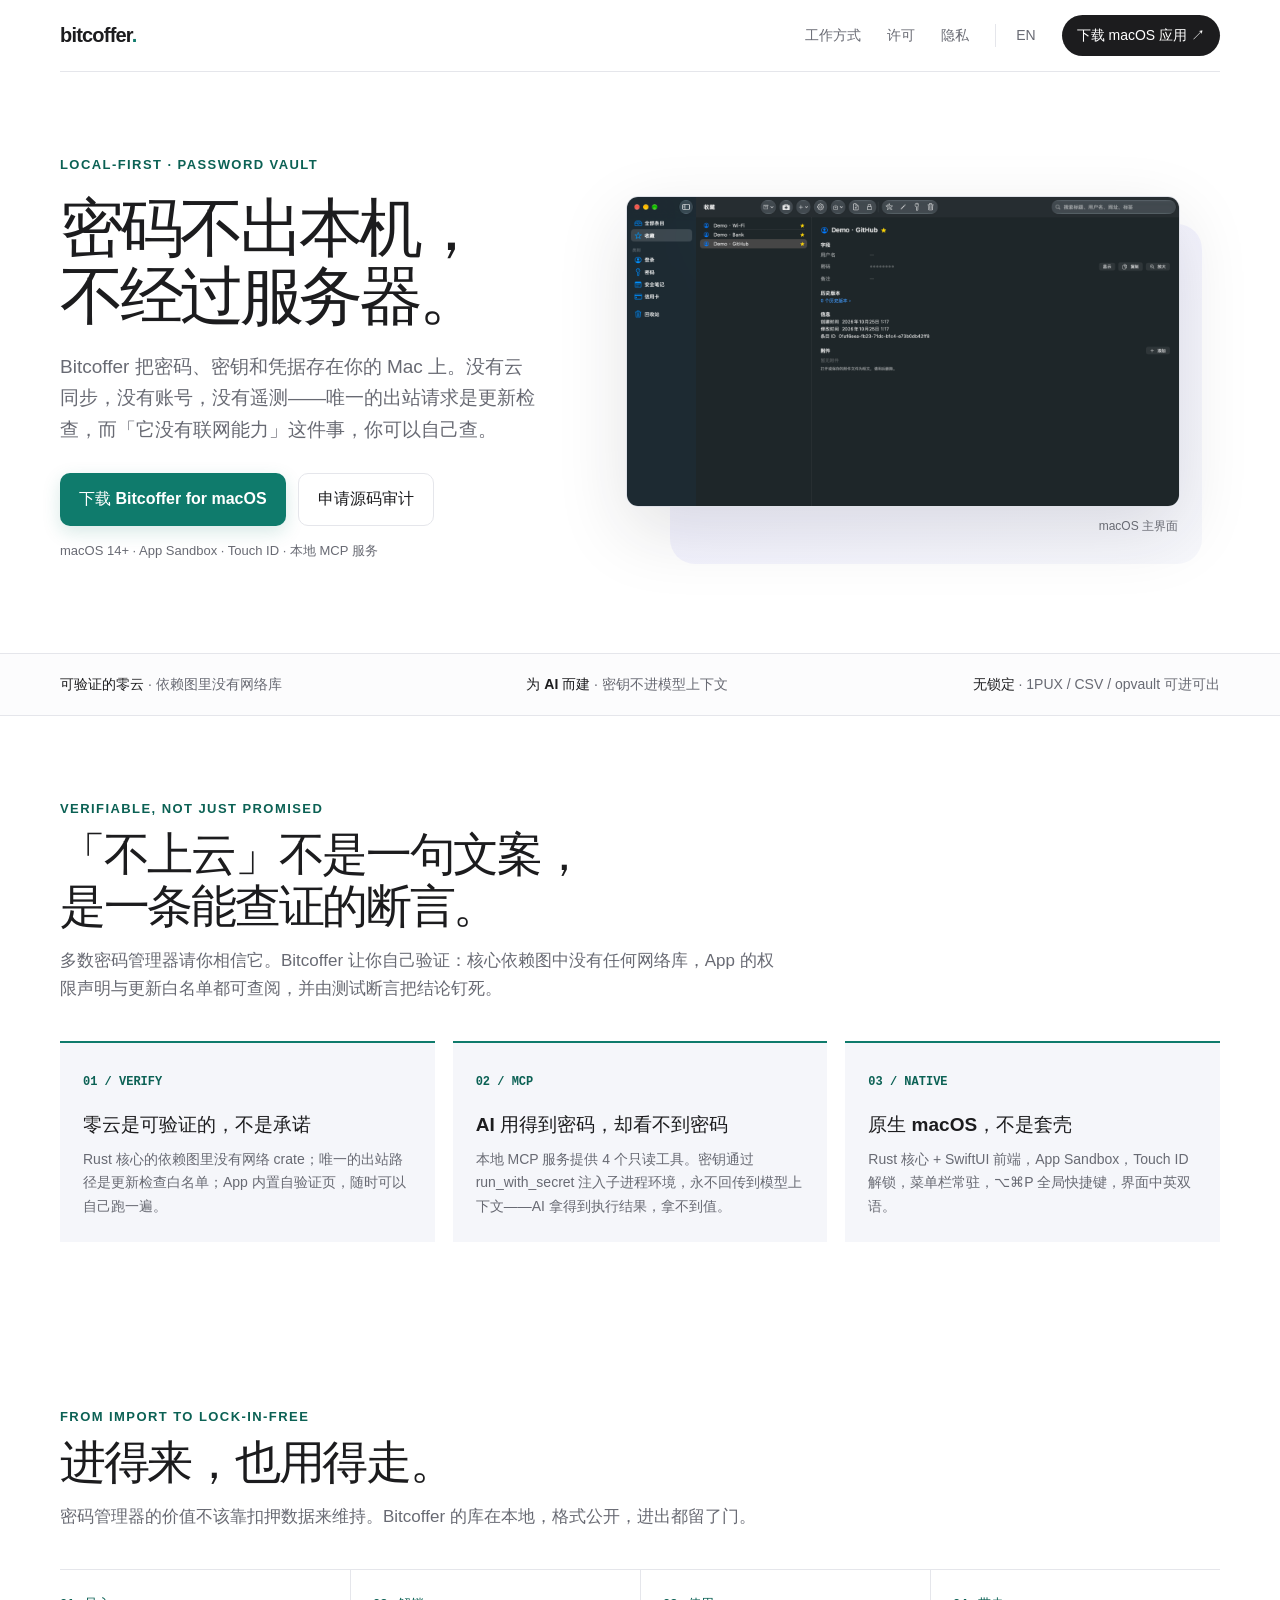
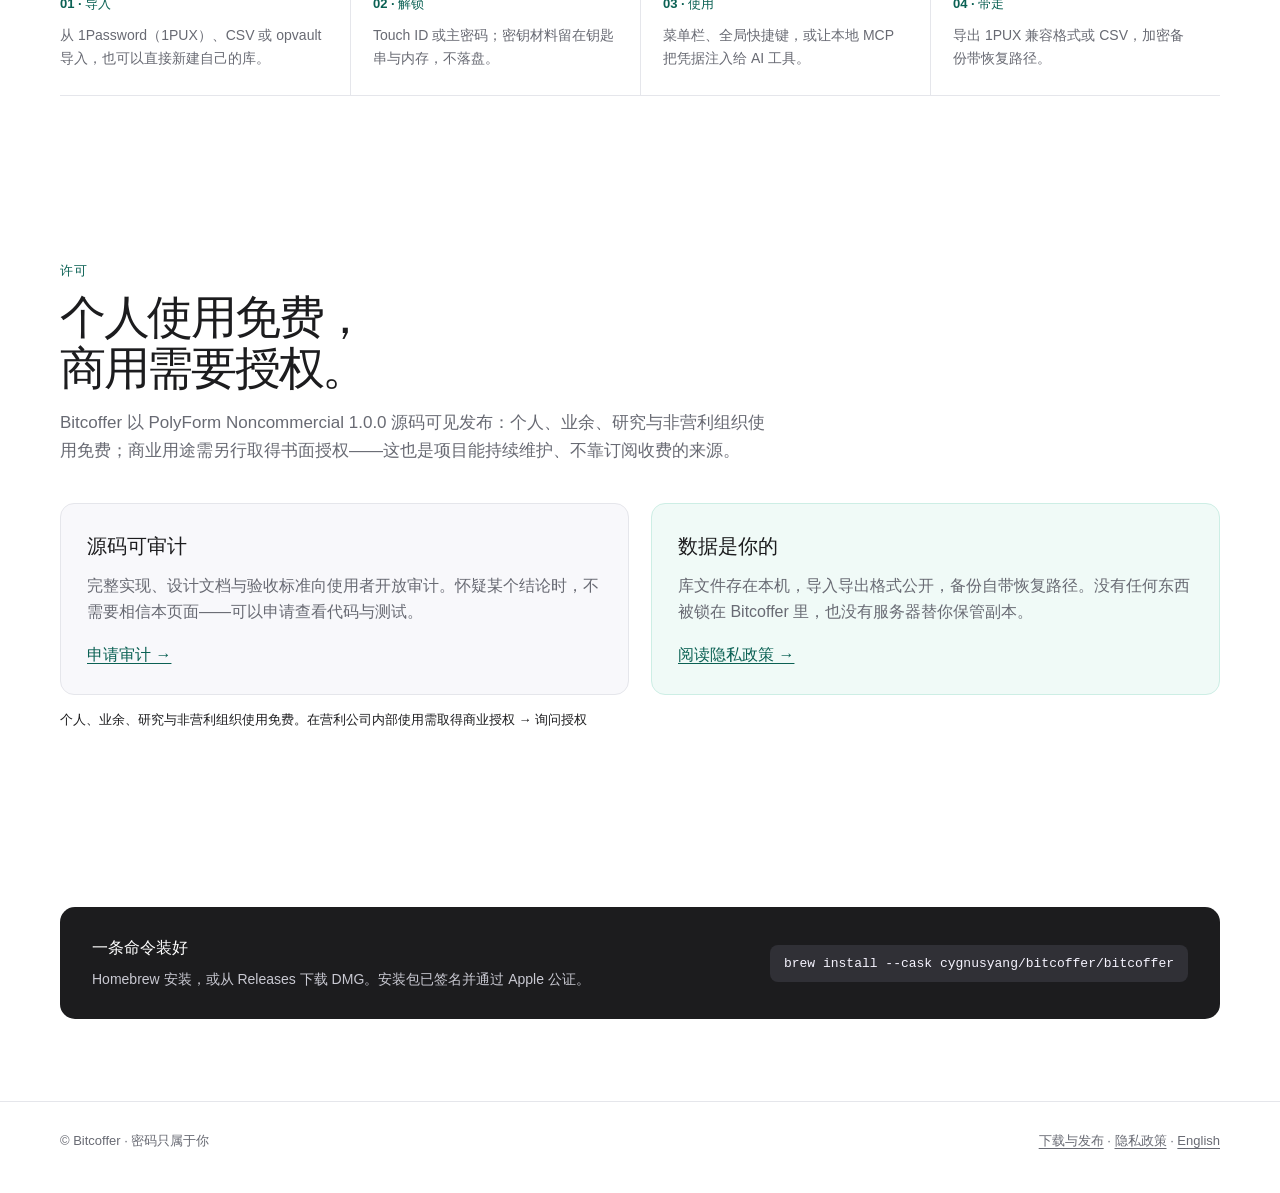
==== docs/index.html @ 15dc53fb "site: 官网迁入 docs/（容器化，配 GitHub Pages） 源码仓 cygnusyang/bitcoffer 转 private 后其 gh-pages 会下线，站点迁到本仓 docs/" ====
<!doctype html>
<html lang="zh-Hans">
<head>
<meta charset="utf-8"><meta name="viewport" content="width=device-width,initial-scale=1">
<meta name="description" content="Bitcoffer 是本地优先的 macOS 密码管理器：密码、密钥和凭据只存在你的 Mac 上，无云同步、无账号、无遥测，唯一的出站请求是更新检查，而且这件事你可以自己验证。">
<meta name="theme-color" content="#ffffff"><title>Bitcoffer — 本地优先的 macOS 密码管理器</title>
<link rel="canonical" href="./"><link rel="alternate" hreflang="en" href="en.html"><link rel="stylesheet" href="site.css">
</head><body><a class="skip" href="#main">跳到正文</a>
<header class="wrap nav"><a class="brand" href="#top" aria-label="Bitcoffer 首页">bitcoffer<span>.</span></a><nav class="navlinks" aria-label="主导航"><a class="optional" href="#how">工作方式</a><a href="#license">许可</a><a class="optional" href="privacy.html">隐私</a><a class="lang" href="en.html" lang="en">EN</a><a class="pill" href="https://github.com/cygnusyang/bitcoffer-releases/releases/latest">下载 macOS 应用 ↗</a></nav></header>
<main id="main"><div class="wrap hero" id="top"><div><div class="eyebrow">local-first · password vault</div><h1>密码不出本机，<br>不经过服务器。</h1><p>Bitcoffer 把密码、密钥和凭据存在你的 Mac 上。没有云同步，没有账号，没有遥测——唯一的出站请求是更新检查，而「它没有联网能力」这件事，你可以自己查。</p><div class="actions"><a class="button" href="https://github.com/cygnusyang/bitcoffer-releases/releases/latest">下载 Bitcoffer for macOS</a><a class="button secondary" href="mailto:ruohuyang@163.com?subject=Bitcoffer%20%E6%BA%90%E7%A0%81%E5%AE%A1%E8%AE%A1">申请源码审计</a></div><p class="micro">macOS 14+ · App Sandbox · Touch ID · 本地 MCP 服务</p></div><figure class="hero-art"><img src="assets/favorites-zh.png" alt="Bitcoffer 的 macOS 主窗口，展示侧边栏分类、条目列表与详情面板" width="2880" height="1612"><figcaption class="caption">macOS 主界面</figcaption></figure></div>
<div class="strip"><div class="wrap strip-inner"><span><strong>可验证的零云</strong> · 依赖图里没有网络库</span><span><strong>为 AI 而建</strong> · 密钥不进模型上下文</span><span><strong>无锁定</strong> · 1PUX / CSV / opvault 可进可出</span></div></div>
<section class="content wrap"><div class="section-head"><div class="eyebrow">Verifiable, not just promised</div><h2>「不上云」不是一句文案，<br>是一条能查证的断言。</h2><p>多数密码管理器请你相信它。Bitcoffer 让你自己验证：核心依赖图中没有任何网络库，App 的权限声明与更新白名单都可查阅，并由测试断言把结论钉死。</p></div><div class="columns"><article class="feature"><span class="num">01 / VERIFY</span><h3>零云是可验证的，不是承诺</h3><p>Rust 核心的依赖图里没有网络 crate；唯一的出站路径是更新检查白名单；App 内置自验证页，随时可以自己跑一遍。</p></article><article class="feature"><span class="num">02 / MCP</span><h3>AI 用得到密码，却看不到密码</h3><p>本地 MCP 服务提供 4 个只读工具。密钥通过 run_with_secret 注入子进程环境，永不回传到模型上下文——AI 拿得到执行结果，拿不到值。</p></article><article class="feature"><span class="num">03 / NATIVE</span><h3>原生 macOS，不是套壳</h3><p>Rust 核心 + SwiftUI 前端，App Sandbox，Touch ID 解锁，菜单栏常驻，⌥⌘P 全局快捷键，界面中英双语。</p></article></div></section>
<section class="content wrap" id="how"><div class="section-head"><div class="eyebrow">From import to lock-in-free</div><h2>进得来，也用得走。</h2><p>密码管理器的价值不该靠扣押数据来维持。Bitcoffer 的库在本地，格式公开，进出都留了门。</p></div><div class="workflow"><article class="step"><b>01 · 导入</b><p>从 1Password（1PUX）、CSV 或 opvault 导入，也可以直接新建自己的库。</p></article><article class="step"><b>02 · 解锁</b><p>Touch ID 或主密码；密钥材料留在钥匙串与内存，不落盘。</p></article><article class="step"><b>03 · 使用</b><p>菜单栏、全局快捷键，或让本地 MCP 把凭据注入给 AI 工具。</p></article><article class="step"><b>04 · 带走</b><p>导出 1PUX 兼容格式或 CSV，加密备份带恢复路径。</p></article></div></section>
<section class="content wrap" id="license"><div class="section-head"><div class="eyebrow">许可</div><h2>个人使用免费，<br>商用需要授权。</h2><p>Bitcoffer 以 PolyForm Noncommercial 1.0.0 源码可见发布：个人、业余、研究与非营利组织使用免费；商业用途需另行取得书面授权——这也是项目能持续维护、不靠订阅收费的来源。</p></div><div class="license"><article><h3>源码可审计</h3><p>完整实现、设计文档与验收标准向使用者开放审计。怀疑某个结论时，不需要相信本页面——可以申请查看代码与测试。</p><a class="inline" href="mailto:ruohuyang@163.com?subject=Bitcoffer%20%E6%BA%90%E7%A0%81%E5%AE%A1%E8%AE%A1">申请审计 →</a></article><article class="commercial"><h3>数据是你的</h3><p>库文件存在本机，导入导出格式公开，备份自带恢复路径。没有任何东西被锁在 Bitcoffer 里，也没有服务器替你保管副本。</p><a class="inline" href="privacy.html">阅读隐私政策 →</a></article></div><p class="micro">个人、业余、研究与非营利组织使用免费。在营利公司内部使用需取得商业授权 → <a class="inline" href="mailto:ruohuyang@163.com?subject=Bitcoffer%20商业授权">询问授权</a></p></section>
<section class="content wrap"><div class="install"><div><strong>一条命令装好</strong><p>Homebrew 安装，或从 Releases 下载 DMG。安装包已签名并通过 Apple 公证。</p></div><code>brew install --cask cygnusyang/bitcoffer/bitcoffer</code></div></section></main>
<footer class="footer"><div class="wrap footer-inner"><span>© Bitcoffer · 密码只属于你</span><span><a href="https://github.com/cygnusyang/bitcoffer-releases">下载与发布</a> · <a href="privacy.html">隐私政策</a> · <a href="en.html" lang="en">English</a></span></div></footer></body></html>
---- docs/site.css ----
:root{color-scheme:light;--ink:#1c1c1e;--muted:#686a73;--line:#e5e6eb;--paper:#fff;--soft:#f5f6fa;--accent:#0f7b6c;--accent-dark:#0b6154;--purple:#0f7b6c;--max:1160px;font-family:-apple-system,BlinkMacSystemFont,"Segoe UI","PingFang SC","Helvetica Neue",sans-serif;color:var(--ink);background:var(--paper);font-synthesis:none;text-rendering:optimizeLegibility}*{box-sizing:border-box}html{scroll-behavior:smooth}body{margin:0;font-size:16px;line-height:1.65}a{color:inherit;text-decoration:none}a:hover{color:var(--accent-dark)}.wrap{width:min(var(--max),calc(100% - 48px));margin:auto}.nav{height:72px;display:flex;align-items:center;justify-content:space-between;border-bottom:1px solid var(--line)}.brand{font-size:20px;font-weight:750;letter-spacing:-.04em}.brand span{color:var(--accent)}.navlinks{display:flex;align-items:center;gap:26px;font-size:14px;color:var(--muted)}.navlinks a:hover{color:var(--ink)}.navlinks .pill{padding:9px 15px;border-radius:999px;background:var(--ink);color:white}.lang{border-left:1px solid var(--line);padding-left:20px}.hero{padding:82px 0 64px;display:grid;grid-template-columns:.86fr 1.14fr;gap:48px;align-items:center}.eyebrow{color:var(--accent-dark);font-size:13px;font-weight:700;letter-spacing:.11em;text-transform:uppercase}.hero h1{font-size:clamp(40px,5.6vw,64px);line-height:1.06;letter-spacing:-.065em;margin:20px 0}.hero p{font-size:19px;color:var(--muted);max-width:490px;margin:0 0 28px}.actions{display:flex;flex-wrap:wrap;gap:12px}.button{display:inline-flex;align-items:center;justify-content:center;padding:12px 19px;border-radius:10px;background:var(--accent);color:white;font-weight:650;box-shadow:0 6px 18px #0f7b6c2b}.button:hover{color:white;background:var(--accent-dark)}.button.secondary{background:white;color:var(--ink);box-shadow:none;border:1px solid var(--line)}.micro{font-size:13px!important;margin-top:14px!important}.hero-art{position:relative}.hero-art:before{content:"";position:absolute;inset:8% -4% -5% 8%;background:linear-gradient(145deg,#f0efff,#f7f8fc);border-radius:25px;z-index:-1}.hero-art img{display:block;width:100%;height:auto;border:1px solid #dfe1e8;border-radius:12px;box-shadow:0 24px 70px #22212b20}.caption{font-size:12px;color:var(--muted);text-align:right;margin:10px 2px}.strip{border-top:1px solid var(--line);border-bottom:1px solid var(--line);background:#fcfcfd}.strip-inner{display:flex;gap:30px;justify-content:space-between;padding:19px 0;color:var(--muted);font-size:14px}.strip strong{color:var(--ink)}section.content{padding:82px 0}.section-head{max-width:720px;margin-bottom:38px}.section-head h2{font-size:clamp(30px,4vw,46px);line-height:1.12;letter-spacing:-.05em;margin:10px 0 14px}.section-head p{color:var(--muted);font-size:17px;margin:0}.columns{display:grid;grid-template-columns:repeat(3,1fr);gap:18px}.feature{padding:24px 23px;border-top:2px solid var(--accent);background:var(--soft);min-height:190px}.feature .num{font:600 12px ui-monospace,monospace;color:var(--accent-dark)}.feature h3{font-size:19px;margin:16px 0 8px}.feature p{color:var(--muted);font-size:14px;margin:0}.workflow{display:grid;grid-template-columns:repeat(4,1fr);border-top:1px solid var(--line);border-bottom:1px solid var(--line)}.step{padding:23px 22px 25px 0}.step+.step{padding-left:22px;border-left:1px solid var(--line)}.step b{display:block;font-size:13px;color:var(--accent-dark);margin-bottom:10px}.step p{font-size:14px;color:var(--muted);margin:0}.license{display:grid;grid-template-columns:1fr 1fr;gap:22px}.license article{padding:26px;background:#f8f8fb;border:1px solid var(--line);border-radius:14px}.license h3{margin:0 0 10px;font-size:20px}.license p{color:var(--muted);margin:0 0 16px}.license a.inline{color:var(--accent-dark);text-decoration:underline;text-underline-offset:3px}.license .commercial{background:#f0faf7;border-color:#cdeee5}.install{display:flex;align-items:center;justify-content:space-between;gap:24px;padding:28px 32px;background:var(--ink);color:white;border-radius:15px}.install p{margin:6px 0 0;color:#c9c9d2;font-size:14px}.install code{display:inline-block;background:#303036;padding:11px 14px;border-radius:8px;color:#f6f4ff;font:13px ui-monospace,monospace}.footer{border-top:1px solid var(--line);padding:28px 0 42px;color:var(--muted);font-size:13px}.footer-inner{display:flex;justify-content:space-between;gap:20px}.footer a{text-decoration:underline;text-underline-offset:3px}.skip{position:absolute;left:-9999px}.skip:focus{left:12px;top:12px;padding:10px;background:white;z-index:5}a:focus-visible{outline:3px solid var(--purple);outline-offset:3px;border-radius:3px}@media(max-width:850px){.hero{grid-template-columns:1fr;padding-top:58px;gap:38px}.hero-art{max-width:780px}.navlinks{gap:15px}.navlinks .optional{display:none}}@media(max-width:650px){.wrap{width:min(var(--max),calc(100% - 32px))}.nav{height:62px}.navlinks{gap:12px;font-size:13px}.navlinks .pill{padding:7px 11px}.lang{padding-left:12px}.hero{padding:48px 0 44px}.hero h1{font-size:46px}.hero p{font-size:17px}.strip-inner{display:grid;grid-template-columns:1fr 1fr;gap:12px}.content{padding:58px 0!important}.columns,.license{grid-template-columns:1fr}.feature{min-height:auto}.workflow{grid-template-columns:1fr 1fr}.step{padding:19px 12px 20px 0}.step+.step{padding-left:14px}.step:nth-child(3){border-left:0;padding-left:0;border-top:1px solid var(--line)}.step:nth-child(4){border-top:1px solid var(--line)}.install{align-items:flex-start;flex-direction:column;padding:24px}.install code{font-size:12px;max-width:100%;overflow-wrap:anywhere}.footer-inner{flex-direction:column}}@media(prefers-reduced-motion:reduce){html{scroll-behavior:auto}*{animation-duration:.01ms!important;transition-duration:.01ms!important}}
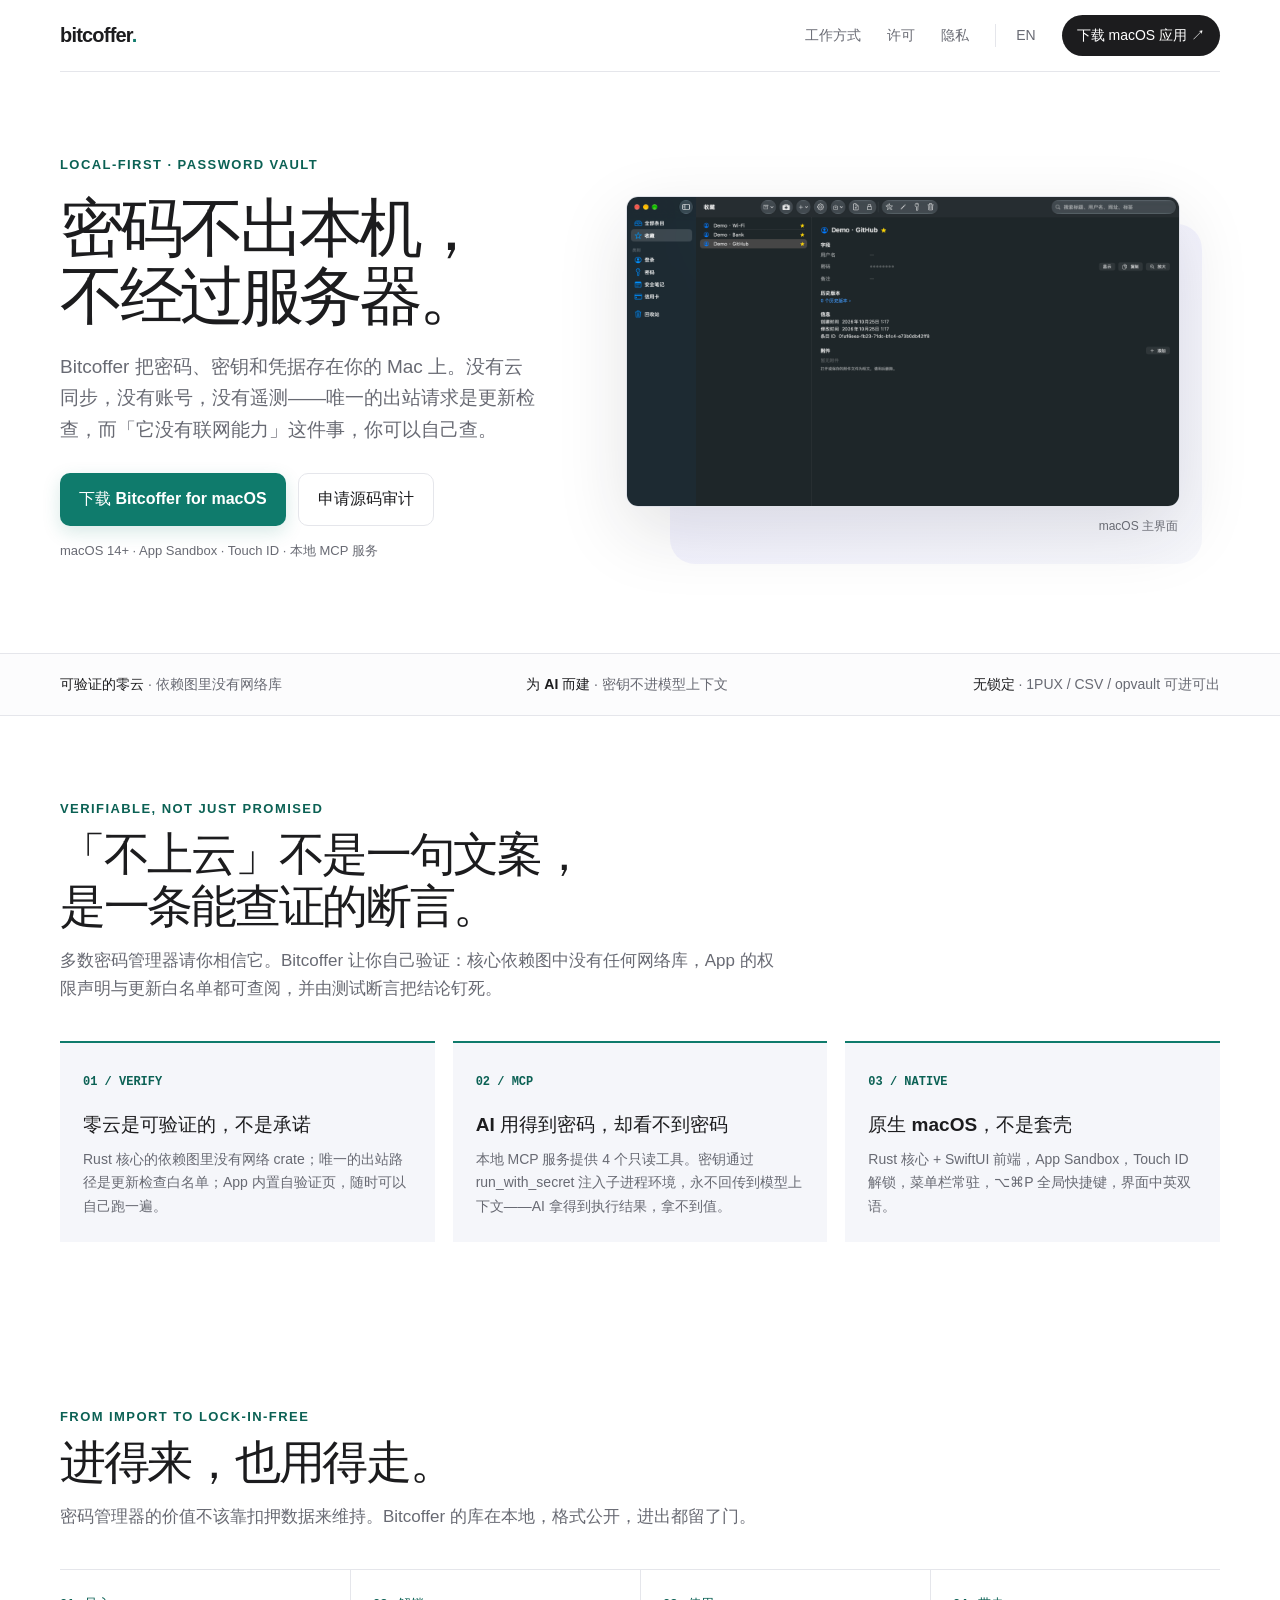
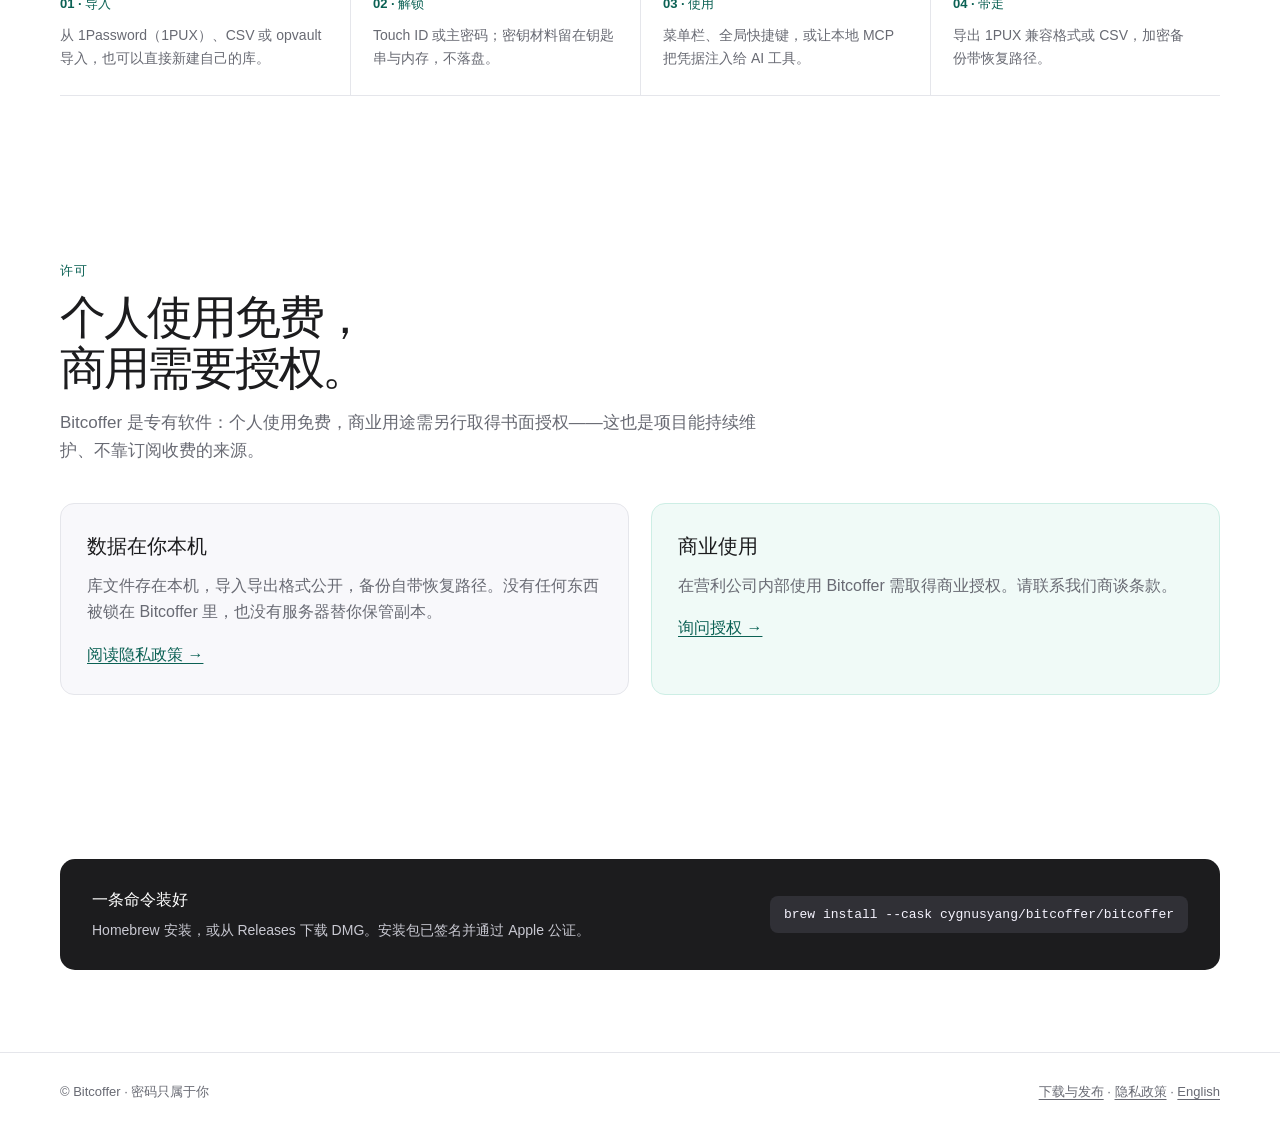
==== commit 8cc6b0c6: "site: 站点改用 site/ 的专有许可版本，并修正跨仓链接 - 以源码仓 site/ 为准（LICENSE 已改 Proprietary，许可卡片已是「数据留在本地 /   商业授权」，不再宣称" ====
--- a/docs/index.html
+++ b/docs/index.html
@@ -4,13 +4,13 @@
 <meta charset="utf-8"><meta name="viewport" content="width=device-width,initial-scale=1">
 <meta name="description" content="Bitcoffer 是本地优先的 macOS 密码管理器：密码、密钥和凭据只存在你的 Mac 上，无云同步、无账号、无遥测，唯一的出站请求是更新检查，而且这件事你可以自己验证。">
 <meta name="theme-color" content="#ffffff"><title>Bitcoffer — 本地优先的 macOS 密码管理器</title>
-<link rel="canonical" href="./"><link rel="alternate" hreflang="en" href="en.html"><link rel="stylesheet" href="site.css">
+<link rel="canonical" href="https://cygnusyang.github.io/bitcoffer/"><link rel="alternate" hreflang="en" href="https://cygnusyang.github.io/bitcoffer/en.html"><link rel="stylesheet" href="site.css">
 </head><body><a class="skip" href="#main">跳到正文</a>
 <header class="wrap nav"><a class="brand" href="#top" aria-label="Bitcoffer 首页">bitcoffer<span>.</span></a><nav class="navlinks" aria-label="主导航"><a class="optional" href="#how">工作方式</a><a href="#license">许可</a><a class="optional" href="privacy.html">隐私</a><a class="lang" href="en.html" lang="en">EN</a><a class="pill" href="https://github.com/cygnusyang/bitcoffer-releases/releases/latest">下载 macOS 应用 ↗</a></nav></header>
 <main id="main"><div class="wrap hero" id="top"><div><div class="eyebrow">local-first · password vault</div><h1>密码不出本机，<br>不经过服务器。</h1><p>Bitcoffer 把密码、密钥和凭据存在你的 Mac 上。没有云同步，没有账号，没有遥测——唯一的出站请求是更新检查，而「它没有联网能力」这件事，你可以自己查。</p><div class="actions"><a class="button" href="https://github.com/cygnusyang/bitcoffer-releases/releases/latest">下载 Bitcoffer for macOS</a><a class="button secondary" href="mailto:ruohuyang@163.com?subject=Bitcoffer%20%E6%BA%90%E7%A0%81%E5%AE%A1%E8%AE%A1">申请源码审计</a></div><p class="micro">macOS 14+ · App Sandbox · Touch ID · 本地 MCP 服务</p></div><figure class="hero-art"><img src="assets/favorites-zh.png" alt="Bitcoffer 的 macOS 主窗口，展示侧边栏分类、条目列表与详情面板" width="2880" height="1612"><figcaption class="caption">macOS 主界面</figcaption></figure></div>
 <div class="strip"><div class="wrap strip-inner"><span><strong>可验证的零云</strong> · 依赖图里没有网络库</span><span><strong>为 AI 而建</strong> · 密钥不进模型上下文</span><span><strong>无锁定</strong> · 1PUX / CSV / opvault 可进可出</span></div></div>
 <section class="content wrap"><div class="section-head"><div class="eyebrow">Verifiable, not just promised</div><h2>「不上云」不是一句文案，<br>是一条能查证的断言。</h2><p>多数密码管理器请你相信它。Bitcoffer 让你自己验证：核心依赖图中没有任何网络库，App 的权限声明与更新白名单都可查阅，并由测试断言把结论钉死。</p></div><div class="columns"><article class="feature"><span class="num">01 / VERIFY</span><h3>零云是可验证的，不是承诺</h3><p>Rust 核心的依赖图里没有网络 crate；唯一的出站路径是更新检查白名单；App 内置自验证页，随时可以自己跑一遍。</p></article><article class="feature"><span class="num">02 / MCP</span><h3>AI 用得到密码，却看不到密码</h3><p>本地 MCP 服务提供 4 个只读工具。密钥通过 run_with_secret 注入子进程环境，永不回传到模型上下文——AI 拿得到执行结果，拿不到值。</p></article><article class="feature"><span class="num">03 / NATIVE</span><h3>原生 macOS，不是套壳</h3><p>Rust 核心 + SwiftUI 前端，App Sandbox，Touch ID 解锁，菜单栏常驻，⌥⌘P 全局快捷键，界面中英双语。</p></article></div></section>
 <section class="content wrap" id="how"><div class="section-head"><div class="eyebrow">From import to lock-in-free</div><h2>进得来，也用得走。</h2><p>密码管理器的价值不该靠扣押数据来维持。Bitcoffer 的库在本地，格式公开，进出都留了门。</p></div><div class="workflow"><article class="step"><b>01 · 导入</b><p>从 1Password（1PUX）、CSV 或 opvault 导入，也可以直接新建自己的库。</p></article><article class="step"><b>02 · 解锁</b><p>Touch ID 或主密码；密钥材料留在钥匙串与内存，不落盘。</p></article><article class="step"><b>03 · 使用</b><p>菜单栏、全局快捷键，或让本地 MCP 把凭据注入给 AI 工具。</p></article><article class="step"><b>04 · 带走</b><p>导出 1PUX 兼容格式或 CSV，加密备份带恢复路径。</p></article></div></section>
-<section class="content wrap" id="license"><div class="section-head"><div class="eyebrow">许可</div><h2>个人使用免费，<br>商用需要授权。</h2><p>Bitcoffer 以 PolyForm Noncommercial 1.0.0 源码可见发布：个人、业余、研究与非营利组织使用免费；商业用途需另行取得书面授权——这也是项目能持续维护、不靠订阅收费的来源。</p></div><div class="license"><article><h3>源码可审计</h3><p>完整实现、设计文档与验收标准向使用者开放审计。怀疑某个结论时，不需要相信本页面——可以申请查看代码与测试。</p><a class="inline" href="mailto:ruohuyang@163.com?subject=Bitcoffer%20%E6%BA%90%E7%A0%81%E5%AE%A1%E8%AE%A1">申请审计 →</a></article><article class="commercial"><h3>数据是你的</h3><p>库文件存在本机，导入导出格式公开，备份自带恢复路径。没有任何东西被锁在 Bitcoffer 里，也没有服务器替你保管副本。</p><a class="inline" href="privacy.html">阅读隐私政策 →</a></article></div><p class="micro">个人、业余、研究与非营利组织使用免费。在营利公司内部使用需取得商业授权 → <a class="inline" href="mailto:ruohuyang@163.com?subject=Bitcoffer%20商业授权">询问授权</a></p></section>
+<section class="content wrap" id="license"><div class="section-head"><div class="eyebrow">许可</div><h2>个人使用免费，<br>商用需要授权。</h2><p>Bitcoffer 是专有软件：个人使用免费，商业用途需另行取得书面授权——这也是项目能持续维护、不靠订阅收费的来源。</p></div><div class="license"><article><h3>数据在你本机</h3><p>库文件存在本机，导入导出格式公开，备份自带恢复路径。没有任何东西被锁在 Bitcoffer 里，也没有服务器替你保管副本。</p><a class="inline" href="https://github.com/cygnusyang/bitcoffer/blob/main/PRIVACY.md">阅读隐私政策 →</a></article><article class="commercial"><h3>商业使用</h3><p>在营利公司内部使用 Bitcoffer 需取得商业授权。请联系我们商谈条款。</p><a class="inline" href="mailto:ruohuyang@163.com?subject=Bitcoffer%20商业授权">询问授权 →</a></article></div></section>
 <section class="content wrap"><div class="install"><div><strong>一条命令装好</strong><p>Homebrew 安装，或从 Releases 下载 DMG。安装包已签名并通过 Apple 公证。</p></div><code>brew install --cask cygnusyang/bitcoffer/bitcoffer</code></div></section></main>
 <footer class="footer"><div class="wrap footer-inner"><span>© Bitcoffer · 密码只属于你</span><span><a href="https://github.com/cygnusyang/bitcoffer-releases">下载与发布</a> · <a href="privacy.html">隐私政策</a> · <a href="en.html" lang="en">English</a></span></div></footer></body></html>
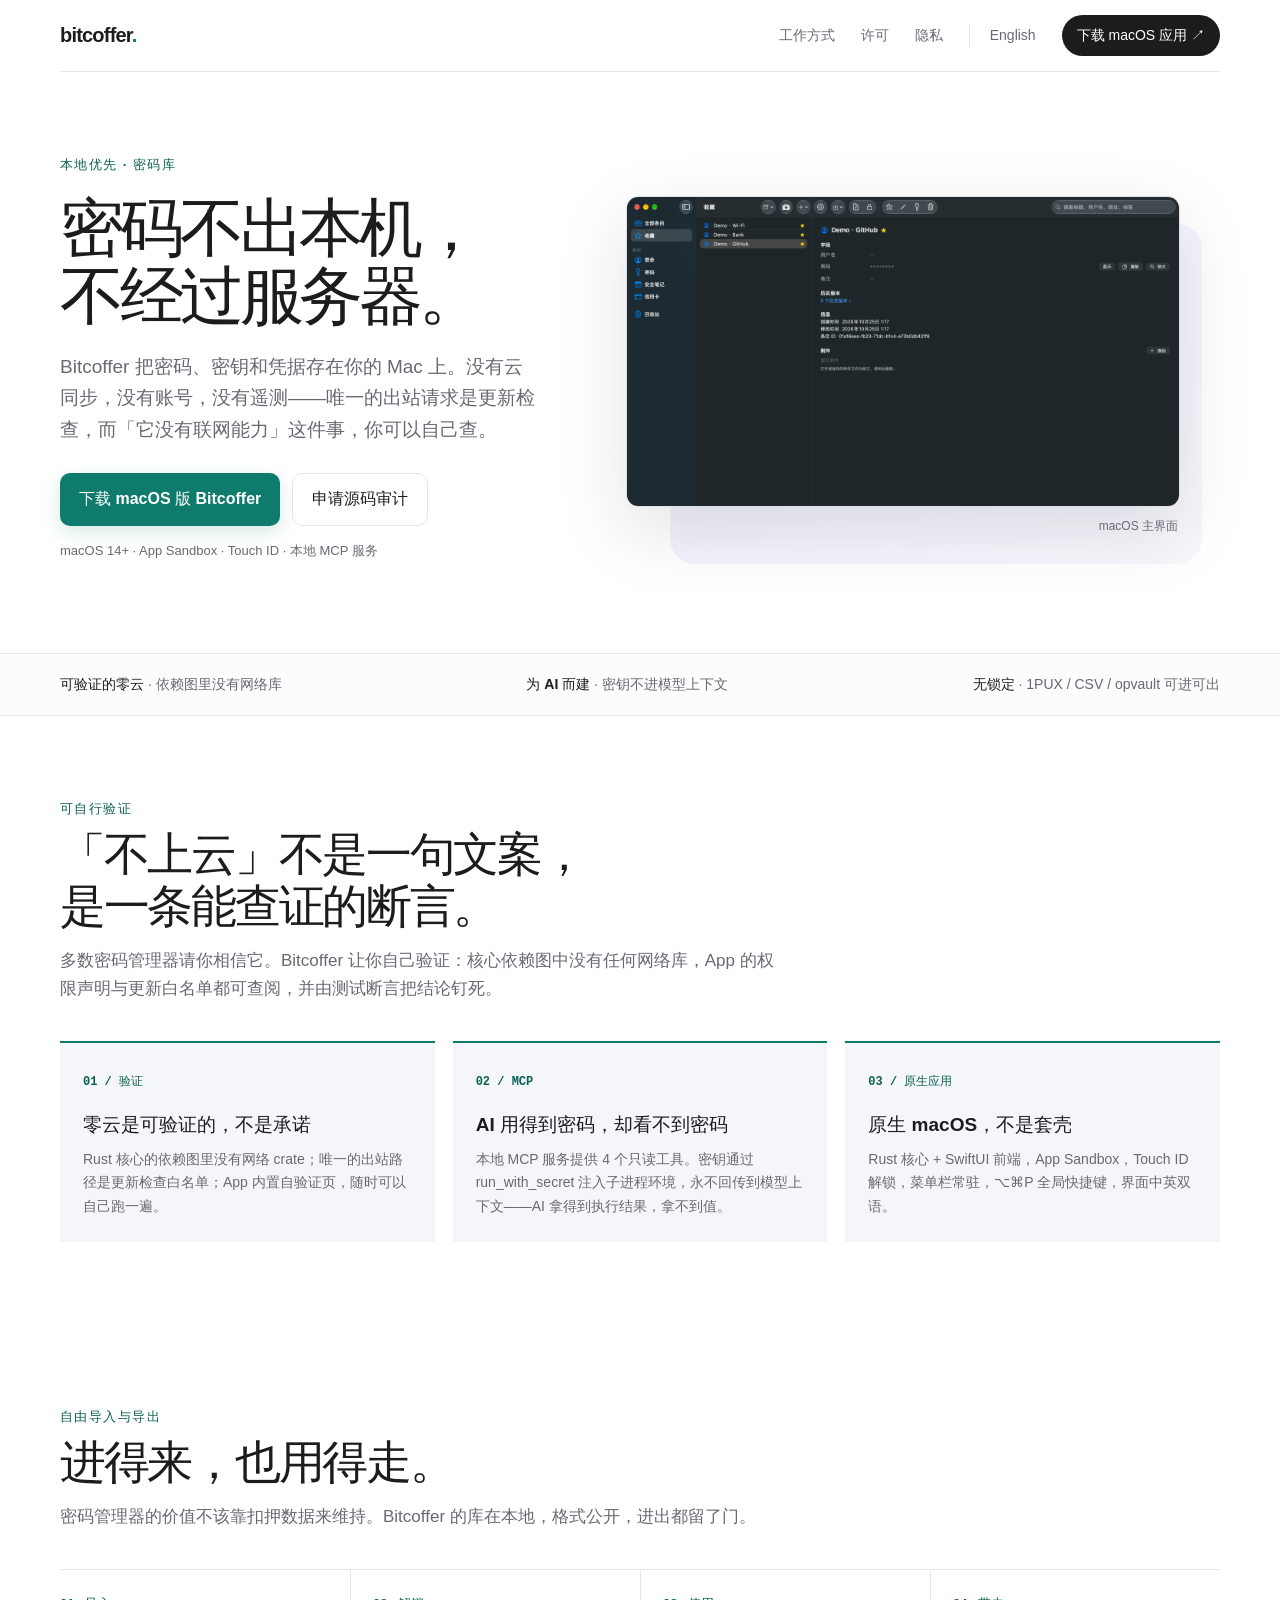
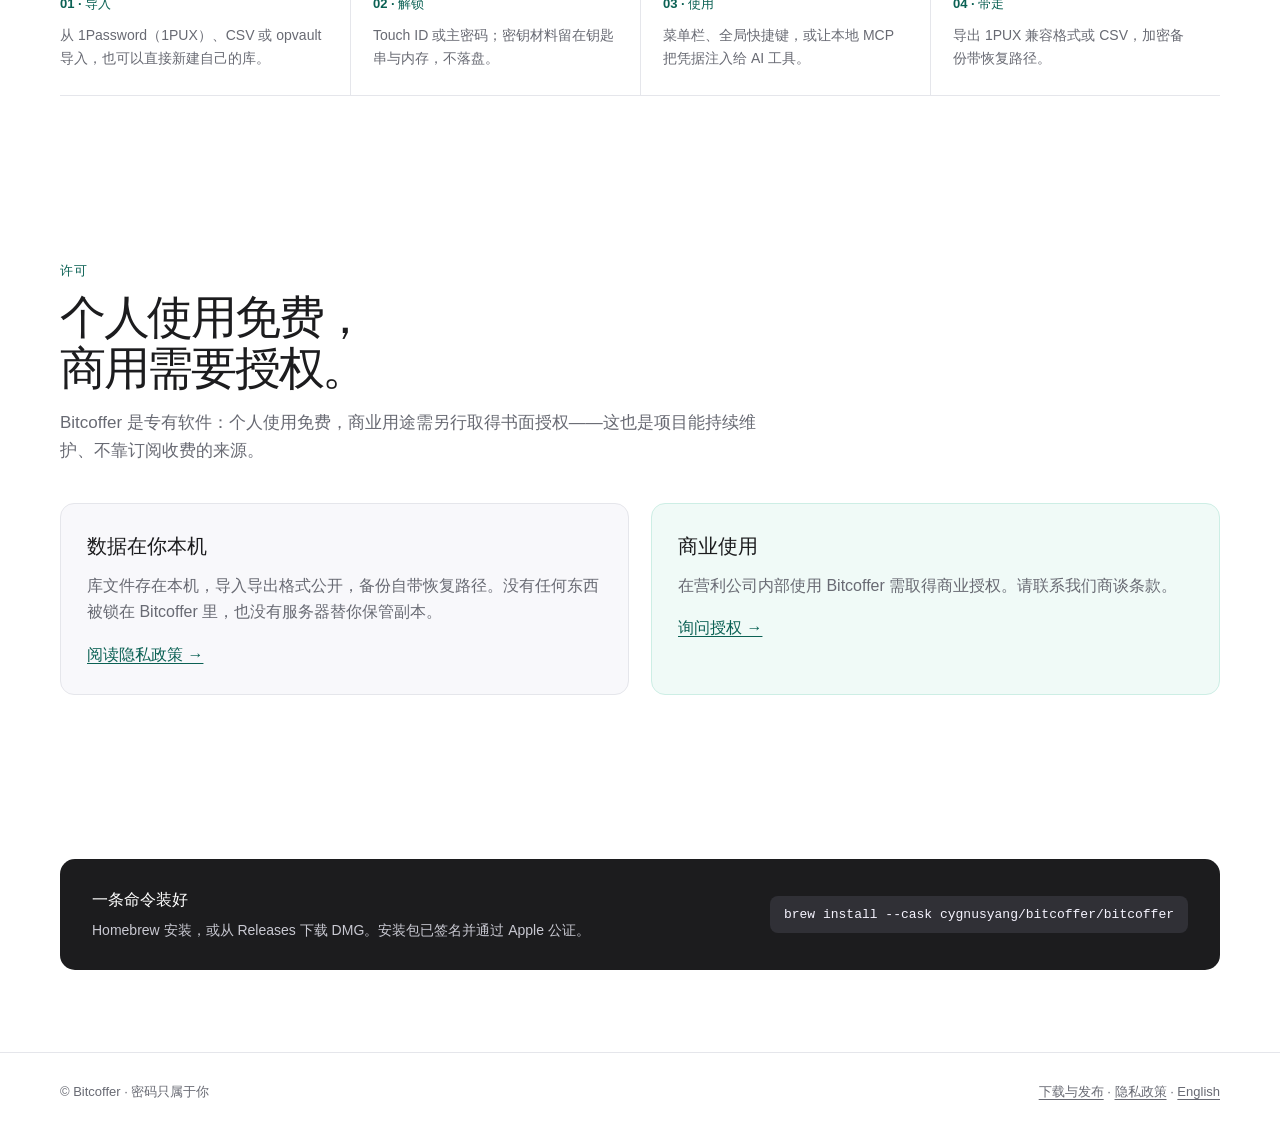
==== commit 77b67f2a: "Localize public release repository in Chinese and English" ====
--- a/docs/index.html
+++ b/docs/index.html
@@ -4,13 +4,13 @@
 <meta charset="utf-8"><meta name="viewport" content="width=device-width,initial-scale=1">
 <meta name="description" content="Bitcoffer 是本地优先的 macOS 密码管理器：密码、密钥和凭据只存在你的 Mac 上，无云同步、无账号、无遥测，唯一的出站请求是更新检查，而且这件事你可以自己验证。">
 <meta name="theme-color" content="#ffffff"><title>Bitcoffer — 本地优先的 macOS 密码管理器</title>
-<link rel="canonical" href="https://cygnusyang.github.io/bitcoffer/"><link rel="alternate" hreflang="en" href="https://cygnusyang.github.io/bitcoffer/en.html"><link rel="stylesheet" href="site.css">
+<link rel="canonical" href="https://cygnusyang.github.io/bitcoffer-releases/"><link rel="alternate" hreflang="en" href="https://cygnusyang.github.io/bitcoffer-releases/en.html"><link rel="stylesheet" href="site.css">
 </head><body><a class="skip" href="#main">跳到正文</a>
-<header class="wrap nav"><a class="brand" href="#top" aria-label="Bitcoffer 首页">bitcoffer<span>.</span></a><nav class="navlinks" aria-label="主导航"><a class="optional" href="#how">工作方式</a><a href="#license">许可</a><a class="optional" href="privacy.html">隐私</a><a class="lang" href="en.html" lang="en">EN</a><a class="pill" href="https://github.com/cygnusyang/bitcoffer-releases/releases/latest">下载 macOS 应用 ↗</a></nav></header>
-<main id="main"><div class="wrap hero" id="top"><div><div class="eyebrow">local-first · password vault</div><h1>密码不出本机，<br>不经过服务器。</h1><p>Bitcoffer 把密码、密钥和凭据存在你的 Mac 上。没有云同步，没有账号，没有遥测——唯一的出站请求是更新检查，而「它没有联网能力」这件事，你可以自己查。</p><div class="actions"><a class="button" href="https://github.com/cygnusyang/bitcoffer-releases/releases/latest">下载 Bitcoffer for macOS</a><a class="button secondary" href="mailto:ruohuyang@163.com?subject=Bitcoffer%20%E6%BA%90%E7%A0%81%E5%AE%A1%E8%AE%A1">申请源码审计</a></div><p class="micro">macOS 14+ · App Sandbox · Touch ID · 本地 MCP 服务</p></div><figure class="hero-art"><img src="assets/favorites-zh.png" alt="Bitcoffer 的 macOS 主窗口，展示侧边栏分类、条目列表与详情面板" width="2880" height="1612"><figcaption class="caption">macOS 主界面</figcaption></figure></div>
+<header class="wrap nav"><a class="brand" href="#top" aria-label="Bitcoffer 首页">bitcoffer<span>.</span></a><nav class="navlinks" aria-label="主导航"><a class="optional" href="#how">工作方式</a><a href="#license">许可</a><a class="optional" href="privacy-zh.html">隐私</a><a class="lang" href="en.html" lang="en">English</a><a class="pill" href="https://github.com/cygnusyang/bitcoffer-releases/releases/latest">下载 macOS 应用 ↗</a></nav></header>
+<main id="main"><div class="wrap hero" id="top"><div><div class="eyebrow">本地优先 · 密码库</div><h1>密码不出本机，<br>不经过服务器。</h1><p>Bitcoffer 把密码、密钥和凭据存在你的 Mac 上。没有云同步，没有账号，没有遥测——唯一的出站请求是更新检查，而「它没有联网能力」这件事，你可以自己查。</p><div class="actions"><a class="button" href="https://github.com/cygnusyang/bitcoffer-releases/releases/latest">下载 macOS 版 Bitcoffer</a><a class="button secondary" href="mailto:ruohuyang@163.com?subject=Bitcoffer%20%E6%BA%90%E7%A0%81%E5%AE%A1%E8%AE%A1">申请源码审计</a></div><p class="micro">macOS 14+ · App Sandbox · Touch ID · 本地 MCP 服务</p></div><figure class="hero-art"><img src="assets/favorites-zh.png" alt="Bitcoffer 的 macOS 主窗口，展示侧边栏分类、条目列表与详情面板" width="2880" height="1612"><figcaption class="caption">macOS 主界面</figcaption></figure></div>
 <div class="strip"><div class="wrap strip-inner"><span><strong>可验证的零云</strong> · 依赖图里没有网络库</span><span><strong>为 AI 而建</strong> · 密钥不进模型上下文</span><span><strong>无锁定</strong> · 1PUX / CSV / opvault 可进可出</span></div></div>
-<section class="content wrap"><div class="section-head"><div class="eyebrow">Verifiable, not just promised</div><h2>「不上云」不是一句文案，<br>是一条能查证的断言。</h2><p>多数密码管理器请你相信它。Bitcoffer 让你自己验证：核心依赖图中没有任何网络库，App 的权限声明与更新白名单都可查阅，并由测试断言把结论钉死。</p></div><div class="columns"><article class="feature"><span class="num">01 / VERIFY</span><h3>零云是可验证的，不是承诺</h3><p>Rust 核心的依赖图里没有网络 crate；唯一的出站路径是更新检查白名单；App 内置自验证页，随时可以自己跑一遍。</p></article><article class="feature"><span class="num">02 / MCP</span><h3>AI 用得到密码，却看不到密码</h3><p>本地 MCP 服务提供 4 个只读工具。密钥通过 run_with_secret 注入子进程环境，永不回传到模型上下文——AI 拿得到执行结果，拿不到值。</p></article><article class="feature"><span class="num">03 / NATIVE</span><h3>原生 macOS，不是套壳</h3><p>Rust 核心 + SwiftUI 前端，App Sandbox，Touch ID 解锁，菜单栏常驻，⌥⌘P 全局快捷键，界面中英双语。</p></article></div></section>
-<section class="content wrap" id="how"><div class="section-head"><div class="eyebrow">From import to lock-in-free</div><h2>进得来，也用得走。</h2><p>密码管理器的价值不该靠扣押数据来维持。Bitcoffer 的库在本地，格式公开，进出都留了门。</p></div><div class="workflow"><article class="step"><b>01 · 导入</b><p>从 1Password（1PUX）、CSV 或 opvault 导入，也可以直接新建自己的库。</p></article><article class="step"><b>02 · 解锁</b><p>Touch ID 或主密码；密钥材料留在钥匙串与内存，不落盘。</p></article><article class="step"><b>03 · 使用</b><p>菜单栏、全局快捷键，或让本地 MCP 把凭据注入给 AI 工具。</p></article><article class="step"><b>04 · 带走</b><p>导出 1PUX 兼容格式或 CSV，加密备份带恢复路径。</p></article></div></section>
-<section class="content wrap" id="license"><div class="section-head"><div class="eyebrow">许可</div><h2>个人使用免费，<br>商用需要授权。</h2><p>Bitcoffer 是专有软件：个人使用免费，商业用途需另行取得书面授权——这也是项目能持续维护、不靠订阅收费的来源。</p></div><div class="license"><article><h3>数据在你本机</h3><p>库文件存在本机，导入导出格式公开，备份自带恢复路径。没有任何东西被锁在 Bitcoffer 里，也没有服务器替你保管副本。</p><a class="inline" href="https://github.com/cygnusyang/bitcoffer/blob/main/PRIVACY.md">阅读隐私政策 →</a></article><article class="commercial"><h3>商业使用</h3><p>在营利公司内部使用 Bitcoffer 需取得商业授权。请联系我们商谈条款。</p><a class="inline" href="mailto:ruohuyang@163.com?subject=Bitcoffer%20商业授权">询问授权 →</a></article></div></section>
+<section class="content wrap"><div class="section-head"><div class="eyebrow">可自行验证</div><h2>「不上云」不是一句文案，<br>是一条能查证的断言。</h2><p>多数密码管理器请你相信它。Bitcoffer 让你自己验证：核心依赖图中没有任何网络库，App 的权限声明与更新白名单都可查阅，并由测试断言把结论钉死。</p></div><div class="columns"><article class="feature"><span class="num">01 / 验证</span><h3>零云是可验证的，不是承诺</h3><p>Rust 核心的依赖图里没有网络 crate；唯一的出站路径是更新检查白名单；App 内置自验证页，随时可以自己跑一遍。</p></article><article class="feature"><span class="num">02 / MCP</span><h3>AI 用得到密码，却看不到密码</h3><p>本地 MCP 服务提供 4 个只读工具。密钥通过 run_with_secret 注入子进程环境，永不回传到模型上下文——AI 拿得到执行结果，拿不到值。</p></article><article class="feature"><span class="num">03 / 原生应用</span><h3>原生 macOS，不是套壳</h3><p>Rust 核心 + SwiftUI 前端，App Sandbox，Touch ID 解锁，菜单栏常驻，⌥⌘P 全局快捷键，界面中英双语。</p></article></div></section>
+<section class="content wrap" id="how"><div class="section-head"><div class="eyebrow">自由导入与导出</div><h2>进得来，也用得走。</h2><p>密码管理器的价值不该靠扣押数据来维持。Bitcoffer 的库在本地，格式公开，进出都留了门。</p></div><div class="workflow"><article class="step"><b>01 · 导入</b><p>从 1Password（1PUX）、CSV 或 opvault 导入，也可以直接新建自己的库。</p></article><article class="step"><b>02 · 解锁</b><p>Touch ID 或主密码；密钥材料留在钥匙串与内存，不落盘。</p></article><article class="step"><b>03 · 使用</b><p>菜单栏、全局快捷键，或让本地 MCP 把凭据注入给 AI 工具。</p></article><article class="step"><b>04 · 带走</b><p>导出 1PUX 兼容格式或 CSV，加密备份带恢复路径。</p></article></div></section>
+<section class="content wrap" id="license"><div class="section-head"><div class="eyebrow">许可</div><h2>个人使用免费，<br>商用需要授权。</h2><p>Bitcoffer 是专有软件：个人使用免费，商业用途需另行取得书面授权——这也是项目能持续维护、不靠订阅收费的来源。</p></div><div class="license"><article><h3>数据在你本机</h3><p>库文件存在本机，导入导出格式公开，备份自带恢复路径。没有任何东西被锁在 Bitcoffer 里，也没有服务器替你保管副本。</p><a class="inline" href="privacy-zh.html">阅读隐私政策 →</a></article><article class="commercial"><h3>商业使用</h3><p>在营利公司内部使用 Bitcoffer 需取得商业授权。请联系我们商谈条款。</p><a class="inline" href="mailto:ruohuyang@163.com?subject=Bitcoffer%20商业授权">询问授权 →</a></article></div></section>
 <section class="content wrap"><div class="install"><div><strong>一条命令装好</strong><p>Homebrew 安装，或从 Releases 下载 DMG。安装包已签名并通过 Apple 公证。</p></div><code>brew install --cask cygnusyang/bitcoffer/bitcoffer</code></div></section></main>
-<footer class="footer"><div class="wrap footer-inner"><span>© Bitcoffer · 密码只属于你</span><span><a href="https://github.com/cygnusyang/bitcoffer-releases">下载与发布</a> · <a href="privacy.html">隐私政策</a> · <a href="en.html" lang="en">English</a></span></div></footer></body></html>
+<footer class="footer"><div class="wrap footer-inner"><span>© Bitcoffer · 密码只属于你</span><span><a href="https://github.com/cygnusyang/bitcoffer-releases">下载与发布</a> · <a href="privacy-zh.html">隐私政策</a> · <a href="en.html" lang="en">English</a></span></div></footer></body></html>
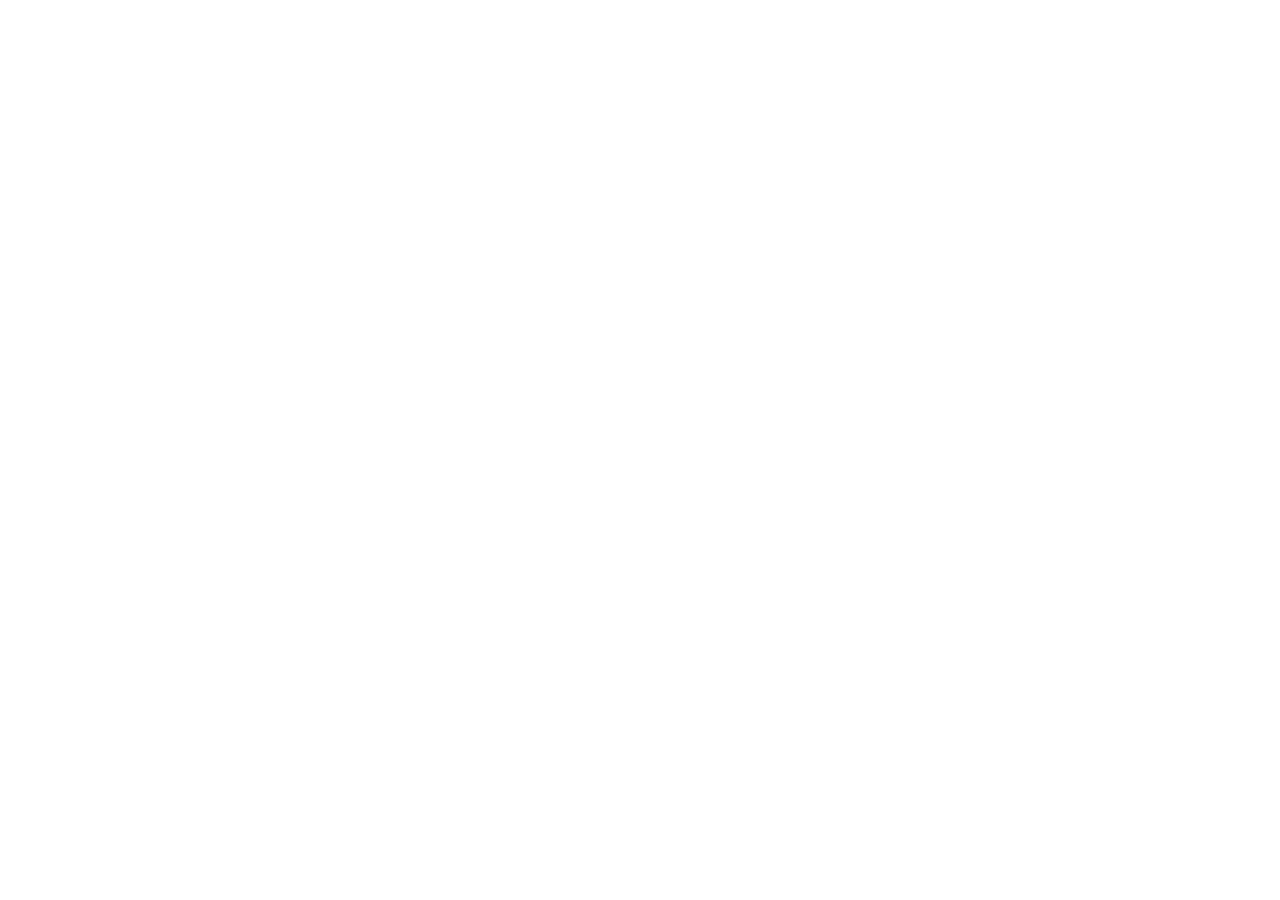
==== commit 7cb82fb5: "Route Bitcoffer Pages visitors to the official website" ====
--- a/docs/index.html
+++ b/docs/index.html
@@ -1,16 +1,19 @@
 <!doctype html>
-<html lang="zh-Hans">
+<html lang="en">
 <head>
-<meta charset="utf-8"><meta name="viewport" content="width=device-width,initial-scale=1">
-<meta name="description" content="Bitcoffer 是本地优先的 macOS 密码管理器：密码、密钥和凭据只存在你的 Mac 上，无云同步、无账号、无遥测，唯一的出站请求是更新检查，而且这件事你可以自己验证。">
-<meta name="theme-color" content="#ffffff"><title>Bitcoffer — 本地优先的 macOS 密码管理器</title>
-<link rel="canonical" href="https://cygnusyang.github.io/bitcoffer-releases/"><link rel="alternate" hreflang="en" href="https://cygnusyang.github.io/bitcoffer-releases/en.html"><link rel="stylesheet" href="site.css">
-</head><body><a class="skip" href="#main">跳到正文</a>
-<header class="wrap nav"><a class="brand" href="#top" aria-label="Bitcoffer 首页">bitcoffer<span>.</span></a><nav class="navlinks" aria-label="主导航"><a class="optional" href="#how">工作方式</a><a href="#license">许可</a><a class="optional" href="privacy-zh.html">隐私</a><a class="lang" href="en.html" lang="en">English</a><a class="pill" href="https://github.com/cygnusyang/bitcoffer-releases/releases/latest">下载 macOS 应用 ↗</a></nav></header>
-<main id="main"><div class="wrap hero" id="top"><div><div class="eyebrow">本地优先 · 密码库</div><h1>密码不出本机，<br>不经过服务器。</h1><p>Bitcoffer 把密码、密钥和凭据存在你的 Mac 上。没有云同步，没有账号，没有遥测——唯一的出站请求是更新检查，而「它没有联网能力」这件事，你可以自己查。</p><div class="actions"><a class="button" href="https://github.com/cygnusyang/bitcoffer-releases/releases/latest">下载 macOS 版 Bitcoffer</a><a class="button secondary" href="mailto:ruohuyang@163.com?subject=Bitcoffer%20%E6%BA%90%E7%A0%81%E5%AE%A1%E8%AE%A1">申请源码审计</a></div><p class="micro">macOS 14+ · App Sandbox · Touch ID · 本地 MCP 服务</p></div><figure class="hero-art"><img src="assets/favorites-zh.png" alt="Bitcoffer 的 macOS 主窗口，展示侧边栏分类、条目列表与详情面板" width="2880" height="1612"><figcaption class="caption">macOS 主界面</figcaption></figure></div>
-<div class="strip"><div class="wrap strip-inner"><span><strong>可验证的零云</strong> · 依赖图里没有网络库</span><span><strong>为 AI 而建</strong> · 密钥不进模型上下文</span><span><strong>无锁定</strong> · 1PUX / CSV / opvault 可进可出</span></div></div>
-<section class="content wrap"><div class="section-head"><div class="eyebrow">可自行验证</div><h2>「不上云」不是一句文案，<br>是一条能查证的断言。</h2><p>多数密码管理器请你相信它。Bitcoffer 让你自己验证：核心依赖图中没有任何网络库，App 的权限声明与更新白名单都可查阅，并由测试断言把结论钉死。</p></div><div class="columns"><article class="feature"><span class="num">01 / 验证</span><h3>零云是可验证的，不是承诺</h3><p>Rust 核心的依赖图里没有网络 crate；唯一的出站路径是更新检查白名单；App 内置自验证页，随时可以自己跑一遍。</p></article><article class="feature"><span class="num">02 / MCP</span><h3>AI 用得到密码，却看不到密码</h3><p>本地 MCP 服务提供 4 个只读工具。密钥通过 run_with_secret 注入子进程环境，永不回传到模型上下文——AI 拿得到执行结果，拿不到值。</p></article><article class="feature"><span class="num">03 / 原生应用</span><h3>原生 macOS，不是套壳</h3><p>Rust 核心 + SwiftUI 前端，App Sandbox，Touch ID 解锁，菜单栏常驻，⌥⌘P 全局快捷键，界面中英双语。</p></article></div></section>
-<section class="content wrap" id="how"><div class="section-head"><div class="eyebrow">自由导入与导出</div><h2>进得来，也用得走。</h2><p>密码管理器的价值不该靠扣押数据来维持。Bitcoffer 的库在本地，格式公开，进出都留了门。</p></div><div class="workflow"><article class="step"><b>01 · 导入</b><p>从 1Password（1PUX）、CSV 或 opvault 导入，也可以直接新建自己的库。</p></article><article class="step"><b>02 · 解锁</b><p>Touch ID 或主密码；密钥材料留在钥匙串与内存，不落盘。</p></article><article class="step"><b>03 · 使用</b><p>菜单栏、全局快捷键，或让本地 MCP 把凭据注入给 AI 工具。</p></article><article class="step"><b>04 · 带走</b><p>导出 1PUX 兼容格式或 CSV，加密备份带恢复路径。</p></article></div></section>
-<section class="content wrap" id="license"><div class="section-head"><div class="eyebrow">许可</div><h2>个人使用免费，<br>商用需要授权。</h2><p>Bitcoffer 是专有软件：个人使用免费，商业用途需另行取得书面授权——这也是项目能持续维护、不靠订阅收费的来源。</p></div><div class="license"><article><h3>数据在你本机</h3><p>库文件存在本机，导入导出格式公开，备份自带恢复路径。没有任何东西被锁在 Bitcoffer 里，也没有服务器替你保管副本。</p><a class="inline" href="privacy-zh.html">阅读隐私政策 →</a></article><article class="commercial"><h3>商业使用</h3><p>在营利公司内部使用 Bitcoffer 需取得商业授权。请联系我们商谈条款。</p><a class="inline" href="mailto:ruohuyang@163.com?subject=Bitcoffer%20商业授权">询问授权 →</a></article></div></section>
-<section class="content wrap"><div class="install"><div><strong>一条命令装好</strong><p>Homebrew 安装，或从 Releases 下载 DMG。安装包已签名并通过 Apple 公证。</p></div><code>brew install --cask cygnusyang/bitcoffer/bitcoffer</code></div></section></main>
-<footer class="footer"><div class="wrap footer-inner"><span>© Bitcoffer · 密码只属于你</span><span><a href="https://github.com/cygnusyang/bitcoffer-releases">下载与发布</a> · <a href="privacy-zh.html">隐私政策</a> · <a href="en.html" lang="en">English</a></span></div></footer></body></html>
+  <meta charset="utf-8">
+  <meta name="viewport" content="width=device-width, initial-scale=1">
+  <title>Bitcoffer</title>
+  <link rel="canonical" href="https://ai.cygnusyang.top/bitcoffer/">
+  <meta http-equiv="refresh" content="0; url=https://ai.cygnusyang.top/bitcoffer/">
+  <script>
+    const destination = new URL(document.querySelector('link[rel="canonical"]').href);
+    destination.search = location.search;
+    destination.hash = location.hash;
+    location.replace(destination.href);
+  </script>
+</head>
+<body>
+  <p><a href="https://ai.cygnusyang.top/bitcoffer/">Open the Bitcoffer website</a></p>
+</body>
+</html>
